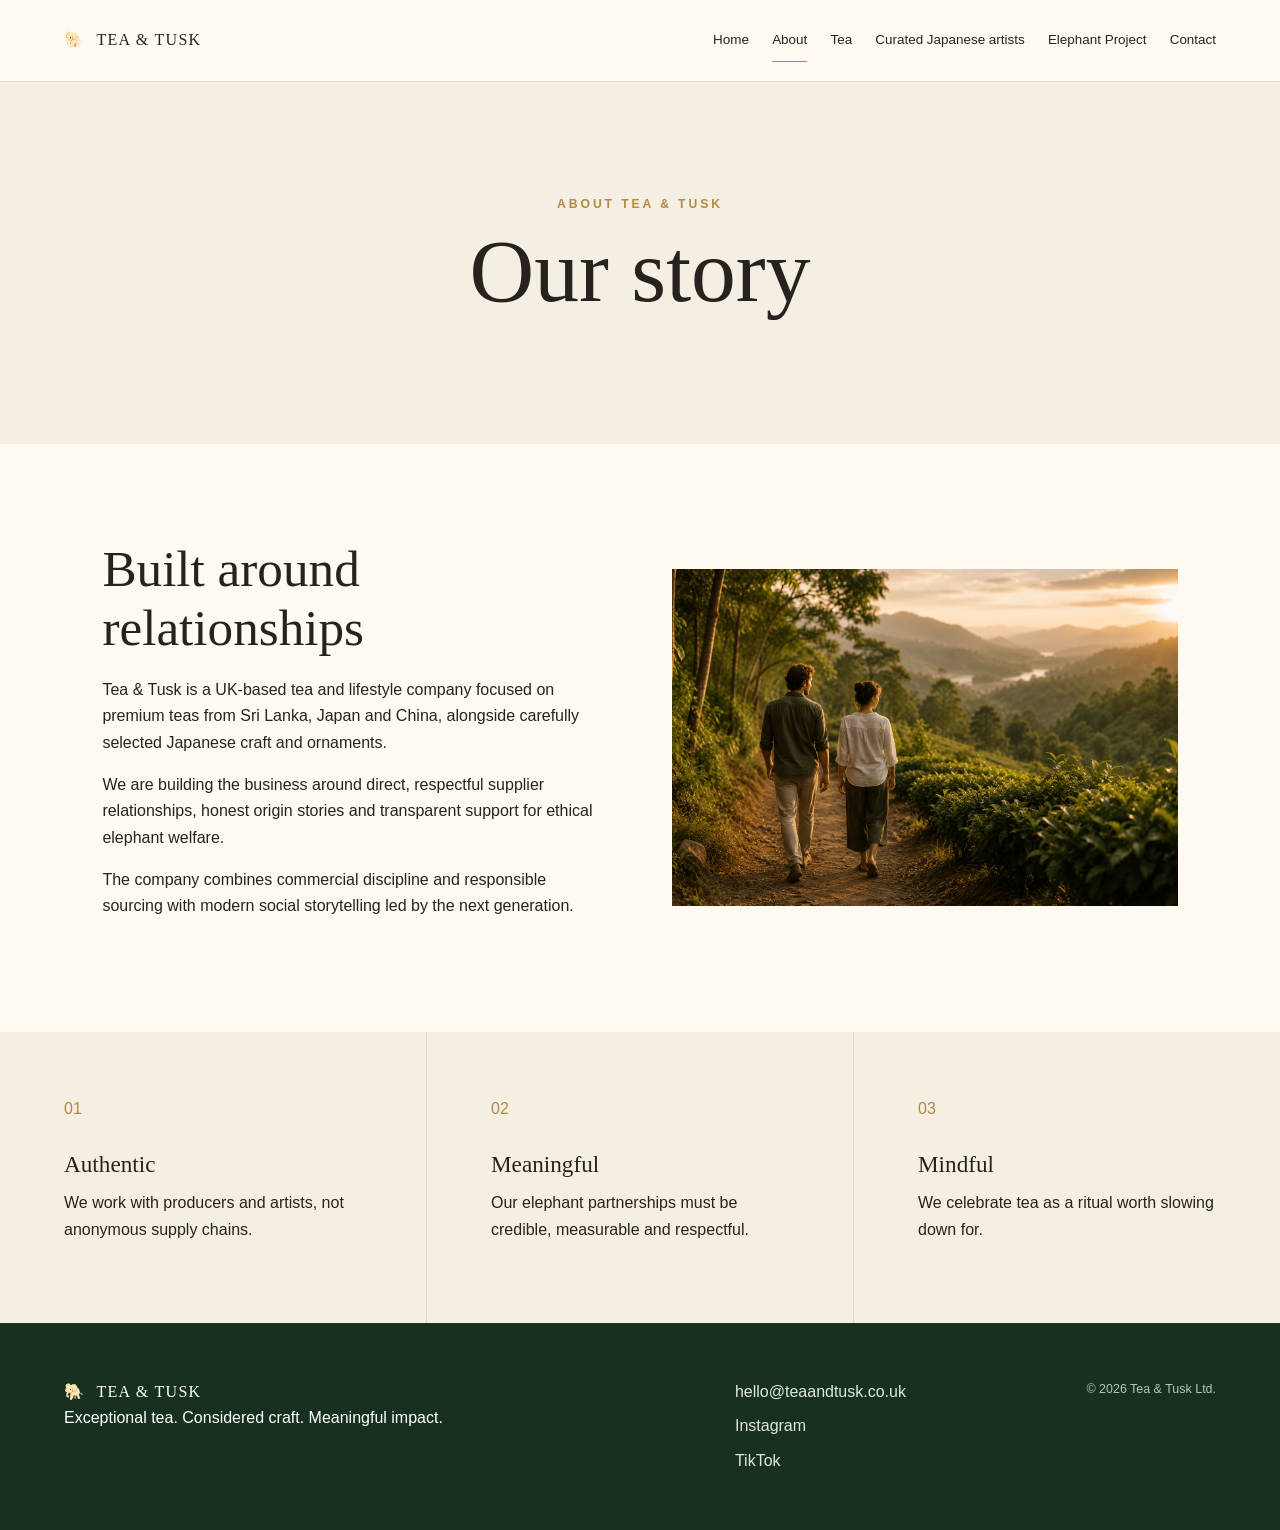
==== about.html @ b74dd71b "Add files via upload" ====
<!DOCTYPE html>
<html lang="en">
<head>
    <meta charset="UTF-8">
    <meta name="viewport" content="width=device-width, initial-scale=1.0">
    <meta name="description" content="Tea & Tusk brings together exceptional Asian tea, Japanese craft and meaningful support for elephant welfare.">
    <title>About | Tea & Tusk</title>
    <link rel="stylesheet" href="/static/css/style.css">
    <script defer src="/static/js/main.js"></script>
</head>
<body>
<header class="site-header">
    <a class="brand" href="/index.html" aria-label="Tea & Tusk home">
        <span class="brand-mark">🐘</span>
        <span>TEA &amp; TUSK</span>
    </a>

    <button class="menu-toggle" aria-label="Open navigation" aria-expanded="false">☰</button>

    <nav class="site-nav" aria-label="Main navigation">
        <a class="" href="/index.html">Home</a>
        <a class="active" href="/about.html">About</a>
        <a class="" href="/tea.html">Tea</a>
        <a class="" href="/japanese-art.html">Curated Japanese artists</a>
        <a class="" href="/elephant-project.html">Elephant Project</a>
        <a class="" href="/contact.html">Contact</a>
    </nav>
</header>

<main>
    
<section class="page-hero narrow">
    <p class="eyebrow dark">About Tea &amp; Tusk</p>
    <h1>Our story</h1>
</section>

<section class="split-section">
    <div>
        <h2>Built around relationships</h2>
        <p>
            Tea &amp; Tusk is a UK-based tea and lifestyle company focused on premium
            teas from Sri Lanka, Japan and China, alongside carefully selected Japanese
            craft and ornaments.
        </p>
        <p>
            We are building the business around direct, respectful supplier relationships,
            honest origin stories and transparent support for ethical elephant welfare.
        </p>
        <p>
            The company combines commercial discipline and responsible sourcing with
            modern social storytelling led by the next generation.
        </p>
    </div>
    <img src="/static/images/founders-journey.png" alt="Stylised founders' journey through Asia">
</section>

<section class="principles">
    <div><span>01</span><h3>Authentic</h3><p>We work with producers and artists, not anonymous supply chains.</p></div>
    <div><span>02</span><h3>Meaningful</h3><p>Our elephant partnerships must be credible, measurable and respectful.</p></div>
    <div><span>03</span><h3>Mindful</h3><p>We celebrate tea as a ritual worth slowing down for.</p></div>
</section>

</main>

<footer class="site-footer">
    <div>
        <div class="brand footer-brand"><span class="brand-mark">🐘</span><span>TEA &amp; TUSK</span></div>
        <p>Exceptional tea. Considered craft. Meaningful impact.</p>
    </div>
    <div class="footer-links">
        <a href="mailto:hello@teaandtusk.co.uk">hello@teaandtusk.co.uk</a>
        <a href="#">Instagram</a>
        <a href="#">TikTok</a>
    </div>
    <p class="copyright">© 2026 Tea &amp; Tusk Ltd.</p>
</footer>
</body>
</html>
---- static/css/style.css ----
:root {
    --cream: #f5efe3;
    --paper: #fffaf1;
    --green: #233d2b;
    --green-2: #33553b;
    --gold: #b18a43;
    --charcoal: #26231f;
    --muted: #777064;
    --line: rgba(38,35,31,.15);
}

* { box-sizing: border-box; }

html { scroll-behavior: smooth; }

body {
    margin: 0;
    background: var(--paper);
    color: var(--charcoal);
    font-family: Arial, Helvetica, sans-serif;
    line-height: 1.65;
}

h1, h2, h3, .brand {
    font-family: Georgia, "Times New Roman", serif;
    font-weight: 400;
}

h1 { font-size: clamp(3rem, 7vw, 6.7rem); line-height: 1; margin: 0 0 1rem; }
h2 { font-size: clamp(2rem, 4vw, 3.4rem); line-height: 1.15; margin: 0 0 1.2rem; }
h3 { font-size: 1.45rem; margin-bottom: .4rem; }
p { margin-top: 0; }

a { color: inherit; }

.site-header {
    position: sticky;
    top: 0;
    z-index: 20;
    height: 82px;
    display: flex;
    align-items: center;
    justify-content: space-between;
    padding: 0 5vw;
    background: rgba(255,250,241,.96);
    border-bottom: 1px solid var(--line);
    backdrop-filter: blur(10px);
}

.brand {
    display: inline-flex;
    gap: .7rem;
    align-items: center;
    text-decoration: none;
    letter-spacing: .08em;
    font-size: 1rem;
}

.brand-mark { filter: sepia(1); }

.site-nav { display: flex; gap: 1.45rem; align-items: center; }
.site-nav a {
    font-size: .84rem;
    text-decoration: none;
    padding: .6rem 0;
    border-bottom: 1px solid transparent;
}
.site-nav a:hover, .site-nav a.active { border-color: var(--gold); }

.menu-toggle {
    display: none;
    border: 0;
    background: transparent;
    font-size: 1.6rem;
}

.hero {
    min-height: 74vh;
    display: grid;
    place-items: center;
    text-align: center;
    color: white;
    position: relative;
    background-size: cover;
    background-position: center;
}

.hero-home { background-image: url("/static/images/hero.png"); }
.hero-overlay {
    position: absolute;
    inset: 0;
    background: linear-gradient(rgba(20,30,21,.25), rgba(20,30,21,.58));
}
.hero-content { position: relative; z-index: 1; max-width: 900px; padding: 3rem 1.5rem; }
.hero-subtitle { font-family: Georgia, serif; font-size: 1.25rem; letter-spacing: .22em; text-transform: uppercase; }

.eyebrow {
    text-transform: uppercase;
    letter-spacing: .24em;
    font-size: .76rem;
    font-weight: 700;
    color: #f3dfb1;
}
.eyebrow.dark { color: var(--gold); }

.button {
    display: inline-block;
    padding: .85rem 1.25rem;
    border: 1px solid var(--green);
    background: var(--green);
    color: white;
    text-decoration: none;
    text-transform: uppercase;
    letter-spacing: .12em;
    font-size: .72rem;
}
.button-light { background: rgba(255,255,255,.12); border-color: white; }

.section {
    padding: 6rem 7vw;
    text-align: center;
}

.intro { max-width: 1300px; margin: auto; }
.lead { max-width: 820px; margin: 0 auto 3rem; font-size: 1.15rem; color: var(--muted); }

.three-cards {
    display: grid;
    grid-template-columns: repeat(3, 1fr);
    gap: 1.4rem;
}
.story-card { text-decoration: none; }
.story-card img { width: 100%; aspect-ratio: 4 / 3; object-fit: cover; }
.story-card p { color: var(--muted); }

.collections { background: var(--cream); }
.collection-grid {
    display: grid;
    grid-template-columns: repeat(3, 1fr);
    gap: 1rem;
    max-width: 1200px;
    margin: 2.5rem auto 0;
}
.collection-card {
    min-height: 420px;
    display: flex;
    align-items: flex-end;
    justify-content: center;
    padding: 2rem;
    color: white;
    text-decoration: none;
    background-position: center;
    background-size: cover;
    position: relative;
}
.collection-card::before {
    content: "";
    position: absolute;
    inset: 0;
    background: linear-gradient(transparent 35%, rgba(20,30,21,.78));
}
.collection-card span { position: relative; z-index: 1; font-family: Georgia, serif; font-size: 1.7rem; }
.tea-card { background-image: url("/static/images/matcha.png"); }
.art-card { background-image: url("/static/images/minori-feature.png"); }
.elephant-card { background-image: url("/static/images/elephants.png"); }

.values-band {
    padding: 5rem 7vw;
    background: var(--green);
    color: white;
    text-align: center;
}
.value-grid {
    display: grid;
    grid-template-columns: repeat(4, 1fr);
    gap: 1.2rem;
    max-width: 1200px;
    margin: 2rem auto 0;
}
.value-grid div { padding: 1rem; }
.value-grid strong, .value-grid span { display: block; }
.value-grid strong { font-family: Georgia, serif; font-size: 1.15rem; margin-bottom: .5rem; }
.value-grid span { font-size: .86rem; color: #d8e0d9; }

.impact-quote {
    min-height: 340px;
    display: grid;
    place-items: center;
    padding: 4rem;
    background: url("/static/images/elephants.png") center/cover;
    color: white;
    text-align: center;
}
.impact-quote p {
    font-family: Georgia, serif;
    font-size: clamp(1.7rem, 4vw, 3.2rem);
    max-width: 1000px;
    text-shadow: 0 2px 20px rgba(0,0,0,.55);
}

.page-hero {
    min-height: 52vh;
    padding: 7rem 7vw;
    display: flex;
    flex-direction: column;
    justify-content: flex-end;
    color: white;
    background-size: cover;
    background-position: center;
}
.page-hero.narrow {
    min-height: auto;
    color: var(--charcoal);
    background: var(--cream);
    text-align: center;
    justify-content: center;
}
.page-hero.narrow p { max-width: 760px; margin-left: auto; margin-right: auto; }
.tea-page-hero { background-image: linear-gradient(rgba(20,30,21,.25), rgba(20,30,21,.58)), url("/static/images/tea-hero.png"); }
.art-page-hero { background-image: linear-gradient(rgba(20,30,21,.18), rgba(20,30,21,.58)), url("/static/images/minori-feature.png"); }
.elephant-page-hero { background-image: linear-gradient(rgba(20,30,21,.25), rgba(20,30,21,.62)), url("/static/images/elephants.png"); }

.split-section, .artist-feature, .contact-panel {
    display: grid;
    grid-template-columns: 1fr 1fr;
    gap: 4rem;
    align-items: center;
    padding: 6rem 8vw;
    max-width: 1400px;
    margin: auto;
}
.split-section img, .artist-feature img { width: 100%; }

.principles {
    display: grid;
    grid-template-columns: repeat(3, 1fr);
    gap: 1px;
    background: var(--line);
}
.principles > div { background: var(--cream); padding: 4rem; }
.principles span { color: var(--gold); }

.country-list { padding: 2rem 7vw 6rem; }
.country-row {
    display: grid;
    grid-template-columns: 1fr 1fr;
    gap: 4rem;
    align-items: center;
    padding: 4rem 0;
    border-bottom: 1px solid var(--line);
}
.country-row.reverse img { order: -1; }
.country-row img { width: 100%; }
.coming-soon {
    display: inline-block;
    margin-top: .75rem;
    padding: .45rem .7rem;
    background: var(--cream);
    color: var(--green);
    font-size: .8rem;
}
.note-band, .impact-banner {
    padding: 3rem 7vw;
    background: var(--green);
    color: white;
    text-align: center;
}
.note-band p, .impact-banner p { max-width: 900px; margin: auto; }

.artist-feature { align-items: start; }
.gallery-grid {
    display: grid;
    grid-template-columns: repeat(3, 1fr);
    gap: 1rem;
    padding: 0 8vw 7rem;
}
.gallery-grid img { width: 100%; }

.clean-list { padding-left: 1.2rem; }
.clean-list li { margin: .6rem 0; }

.contact-panel {
    align-items: start;
}
.contact-details {
    padding: 2rem;
    background: var(--cream);
}

.site-footer {
    display: grid;
    grid-template-columns: 2fr 1fr auto;
    gap: 2rem;
    align-items: start;
    padding: 3.5rem 5vw;
    background: #183020;
    color: white;
}
.footer-links { display: grid; gap: .5rem; }
.footer-links a { text-decoration: none; color: #dfe8df; }
.footer-brand { color: white; }
.copyright { font-size: .78rem; color: #b7c6b8; }

@media (max-width: 900px) {
    .menu-toggle { display: block; }
    .site-nav {
        display: none;
        position: absolute;
        left: 0;
        right: 0;
        top: 82px;
        padding: 1rem 5vw 1.5rem;
        flex-direction: column;
        align-items: flex-start;
        background: var(--paper);
        border-bottom: 1px solid var(--line);
    }
    .site-nav.open { display: flex; }
    .three-cards, .collection-grid, .value-grid, .principles, .gallery-grid {
        grid-template-columns: 1fr;
    }
    .split-section, .artist-feature, .contact-panel, .country-row {
        grid-template-columns: 1fr;
        gap: 2rem;
    }
    .country-row.reverse img { order: 0; }
    .site-footer { grid-template-columns: 1fr; }
    .collection-card { min-height: 320px; }
}
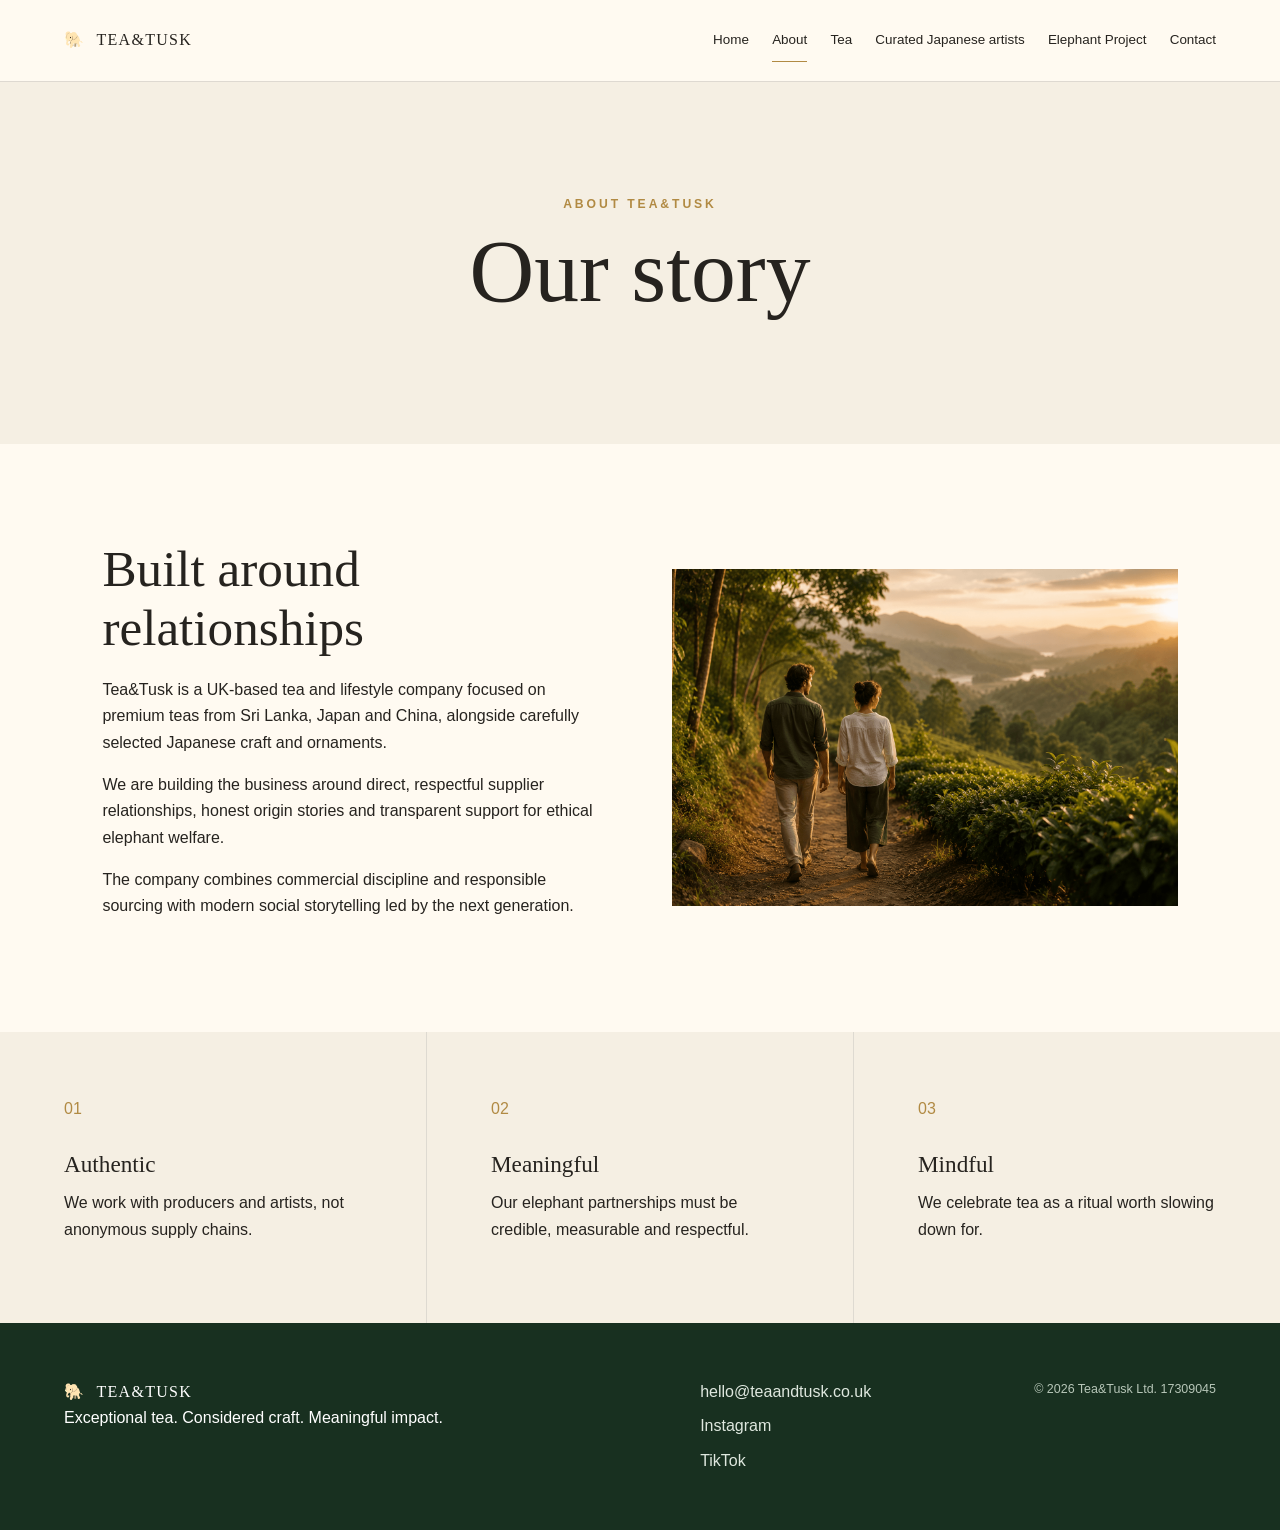
==== commit efa1e70a: "Add files via upload" ====
--- a/about.html
+++ b/about.html
@@ -3,16 +3,16 @@
 <head>
     <meta charset="UTF-8">
     <meta name="viewport" content="width=device-width, initial-scale=1.0">
-    <meta name="description" content="Tea & Tusk brings together exceptional Asian tea, Japanese craft and meaningful support for elephant welfare.">
-    <title>About | Tea & Tusk</title>
+    <meta name="description" content="Tea&Tusk brings together exceptional Asian tea, Japanese craft and meaningful support for elephant welfare.">
+    <title>About | Tea&Tusk</title>
     <link rel="stylesheet" href="/static/css/style.css">
     <script defer src="/static/js/main.js"></script>
 </head>
 <body>
 <header class="site-header">
-    <a class="brand" href="/index.html" aria-label="Tea & Tusk home">
+    <a class="brand" href="/index.html" aria-label="Tea&Tusk home">
         <span class="brand-mark">🐘</span>
-        <span>TEA &amp; TUSK</span>
+        <span>TEA&TUSK</span>
     </a>
 
     <button class="menu-toggle" aria-label="Open navigation" aria-expanded="false">☰</button>
@@ -30,7 +30,7 @@
 <main>
     
 <section class="page-hero narrow">
-    <p class="eyebrow dark">About Tea &amp; Tusk</p>
+    <p class="eyebrow dark">About Tea&amp;Tusk</p>
     <h1>Our story</h1>
 </section>
 
@@ -38,7 +38,7 @@
     <div>
         <h2>Built around relationships</h2>
         <p>
-            Tea &amp; Tusk is a UK-based tea and lifestyle company focused on premium
+            Tea&Tusk is a UK-based tea and lifestyle company focused on premium
             teas from Sri Lanka, Japan and China, alongside carefully selected Japanese
             craft and ornaments.
         </p>
@@ -64,7 +64,7 @@
 
 <footer class="site-footer">
     <div>
-        <div class="brand footer-brand"><span class="brand-mark">🐘</span><span>TEA &amp; TUSK</span></div>
+        <div class="brand footer-brand"><span class="brand-mark">🐘</span><span>TEA&TUSK</span></div>
         <p>Exceptional tea. Considered craft. Meaningful impact.</p>
     </div>
     <div class="footer-links">
@@ -72,7 +72,7 @@
         <a href="#">Instagram</a>
         <a href="#">TikTok</a>
     </div>
-    <p class="copyright">© 2026 Tea &amp; Tusk Ltd.</p>
+    <p class="copyright">© 2026 Tea&amp;Tusk Ltd. 17309045</p>
 </footer>
 </body>
 </html>
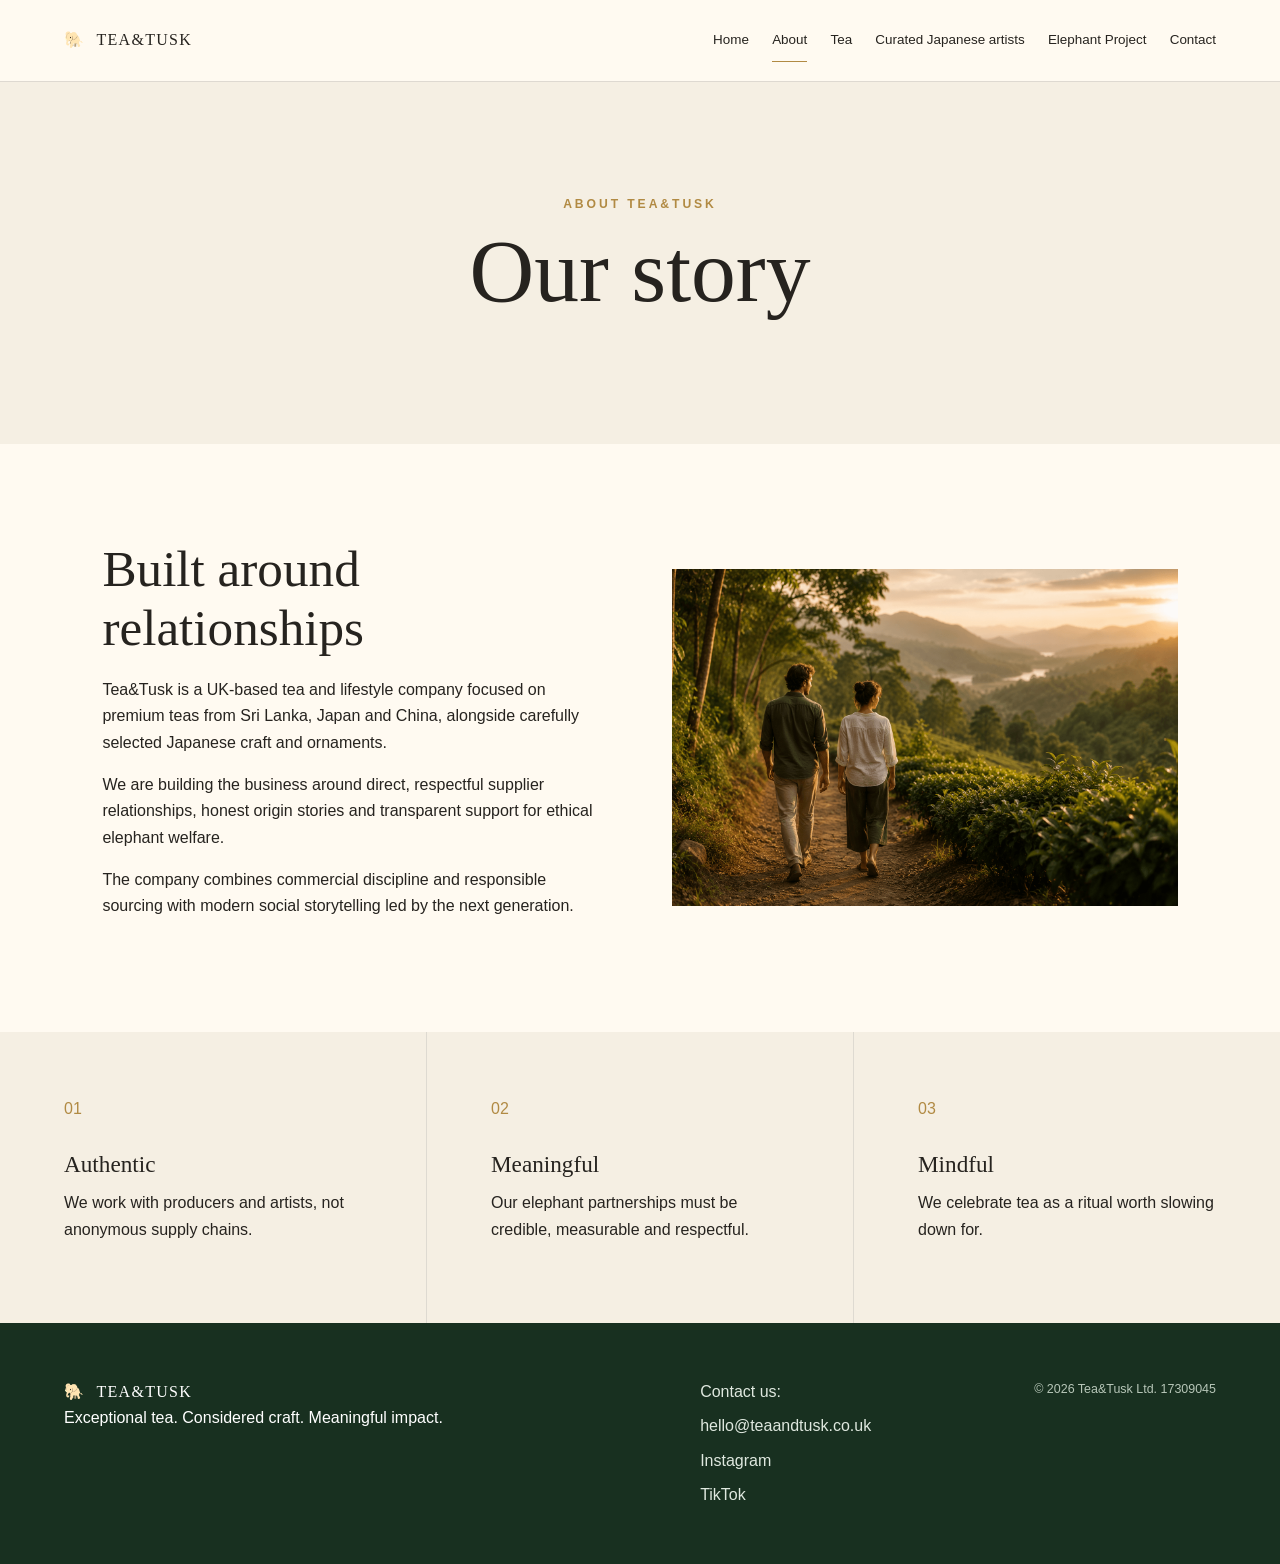
==== commit 0f090859: "Add files via upload" ====
--- a/about.html
+++ b/about.html
@@ -68,6 +68,7 @@
         <p>Exceptional tea. Considered craft. Meaningful impact.</p>
     </div>
     <div class="footer-links">
+        <a href="#">Contact us:</a>
         <a href="mailto:hello@teaandtusk.co.uk">hello@teaandtusk.co.uk</a>
         <a href="#">Instagram</a>
         <a href="#">TikTok</a>
--- a/static/css/style.css
+++ b/static/css/style.css
@@ -160,7 +160,7 @@
     background: linear-gradient(transparent 35%, rgba(20,30,21,.78));
 }
 .collection-card span { position: relative; z-index: 1; font-family: Georgia, serif; font-size: 1.7rem; }
-.tea-card { background-image: url("/static/images/matcha.png"); }
+.tea-card { background-image: url("/static/images/tea-hero.png"); }
 .art-card { background-image: url("/static/images/minori-feature.png"); }
 .elephant-card { background-image: url("/static/images/elephants.png"); }
 
@@ -217,7 +217,7 @@
 }
 .page-hero.narrow p { max-width: 760px; margin-left: auto; margin-right: auto; }
 .tea-page-hero { background-image: linear-gradient(rgba(20,30,21,.25), rgba(20,30,21,.58)), url("/static/images/tea-hero.png"); }
-.art-page-hero { background-image: linear-gradient(rgba(20,30,21,.18), rgba(20,30,21,.58)), url("/static/images/minori-feature.png"); }
+.art-page-hero { background-image: linear-gradient(rgba(20,30,21,.18), rgba(20,30,21,.58)), url("/static/images/minori feature blank.png"); }
 .elephant-page-hero { background-image: linear-gradient(rgba(20,30,21,.25), rgba(20,30,21,.62)), url("/static/images/elephants.png"); }
 
 .split-section, .artist-feature, .contact-panel {
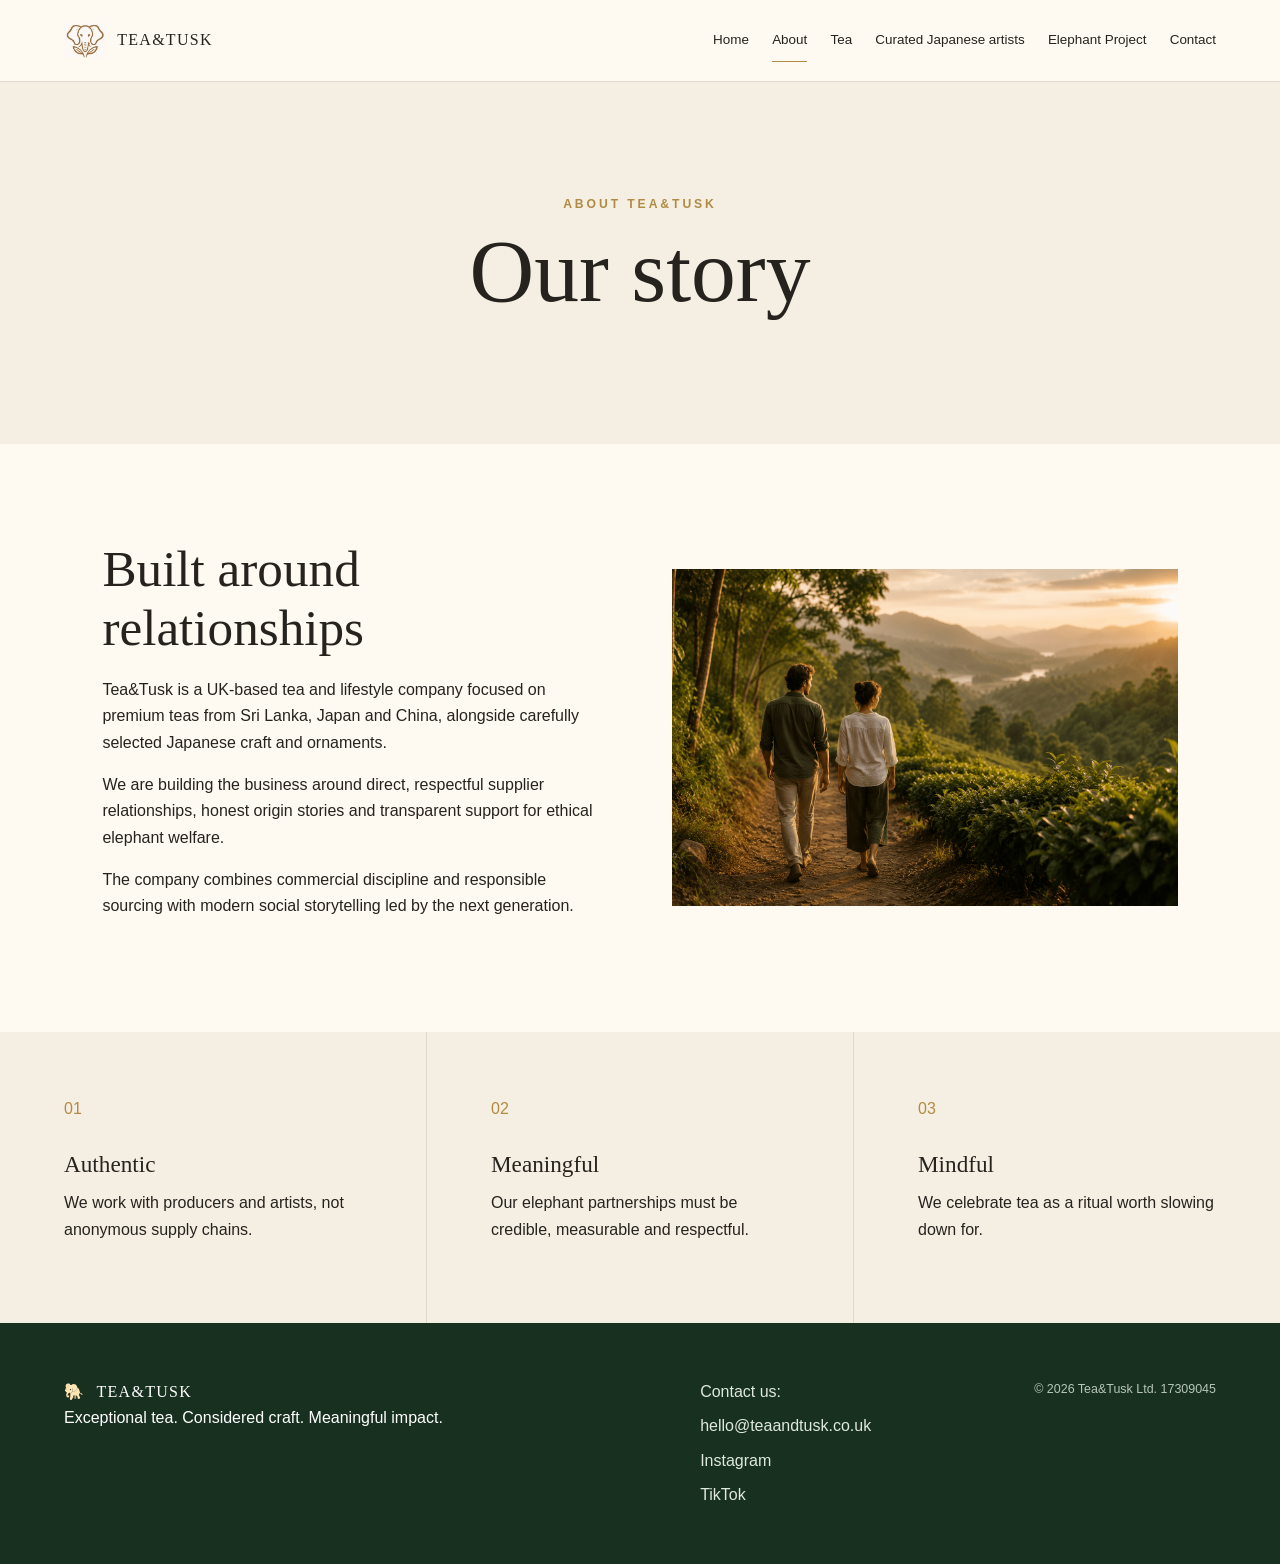
==== commit 62f1cbd8: "Add files via upload" ====
--- a/about.html
+++ b/about.html
@@ -11,7 +11,9 @@
 <body>
 <header class="site-header">
     <a class="brand" href="/index.html" aria-label="Tea&Tusk home">
-        <span class="brand-mark">🐘</span>
+        <img src="/static/images/logo.png"
+     alt="Tea & Tusk"
+     class="brand-logo">
         <span>TEA&TUSK</span>
     </a>
 
--- a/static/css/style.css
+++ b/static/css/style.css
@@ -57,6 +57,13 @@
 }
 
 .brand-mark { filter: sepia(1); }
+
+.brand-logo{
+    width:42px;
+    height:42px;
+    object-fit:contain;
+    display:block;
+}
 
 .site-nav { display: flex; gap: 1.45rem; align-items: center; }
 .site-nav a {
